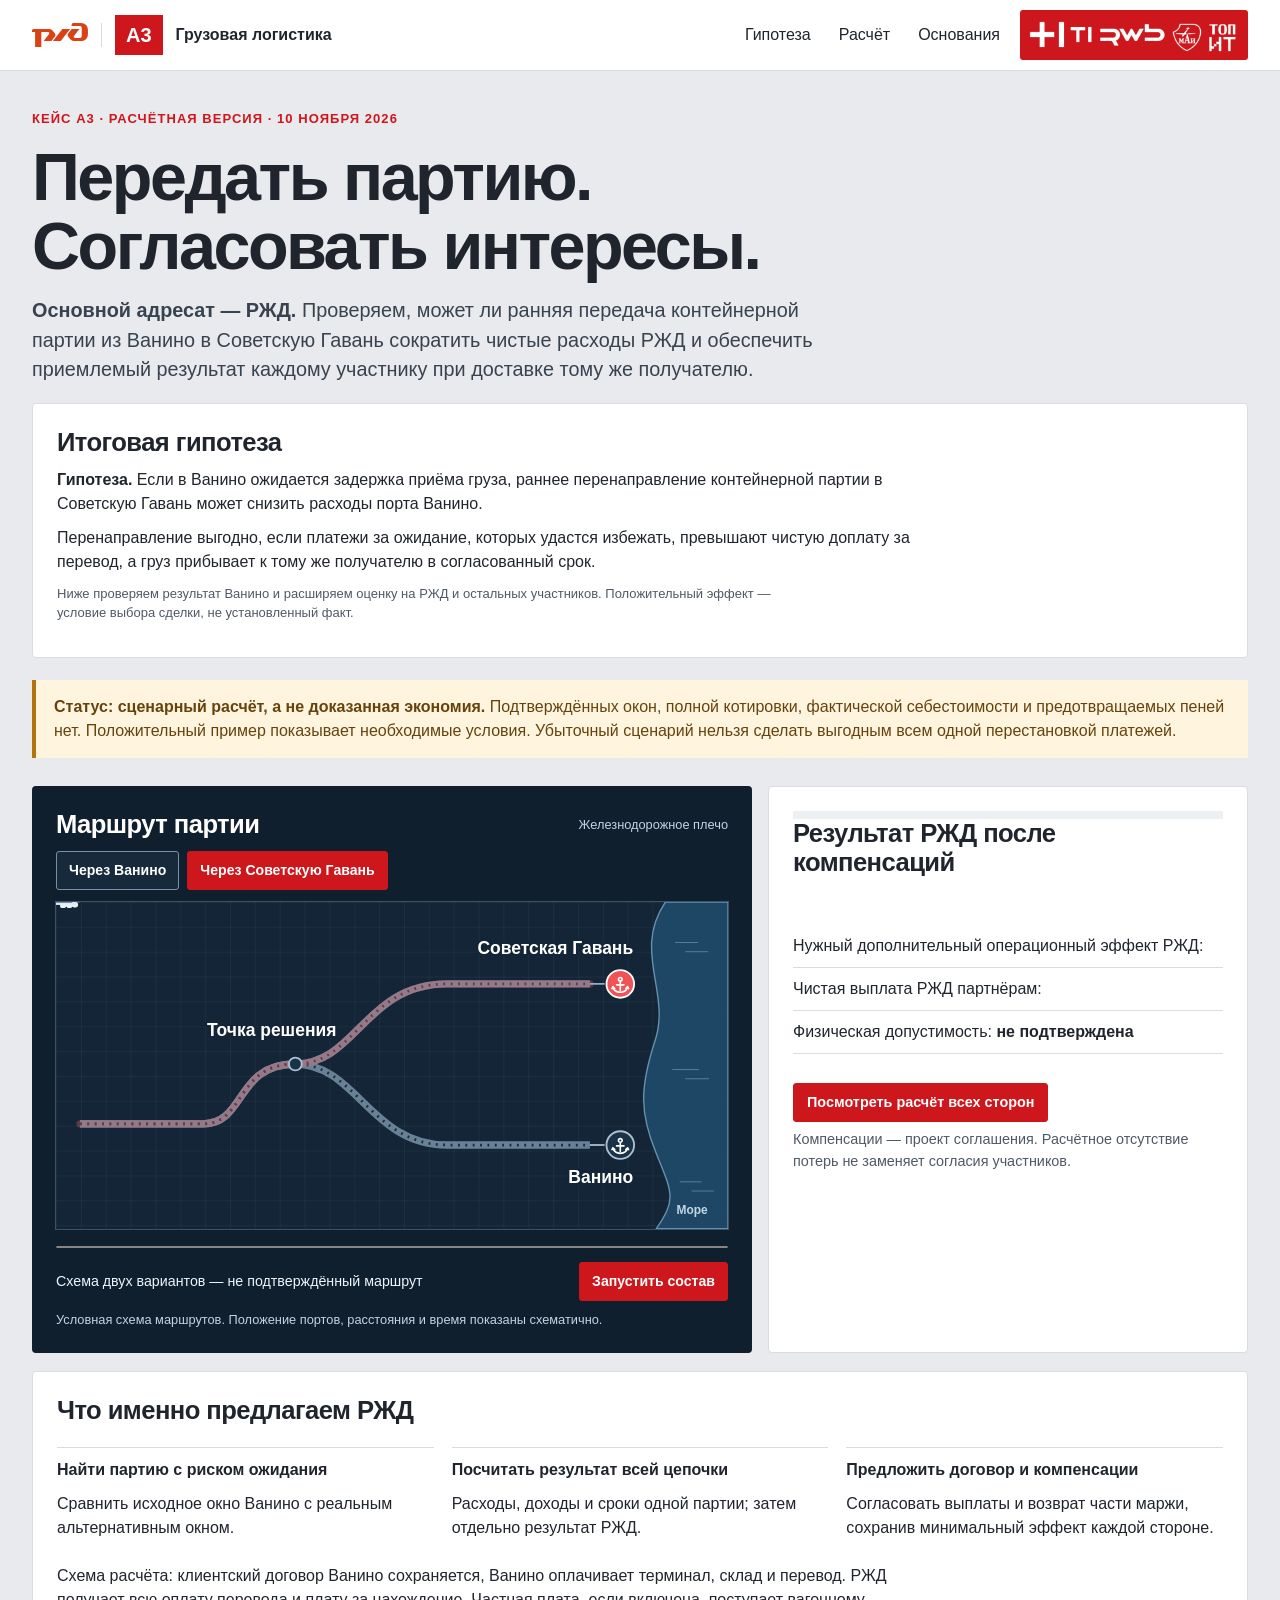
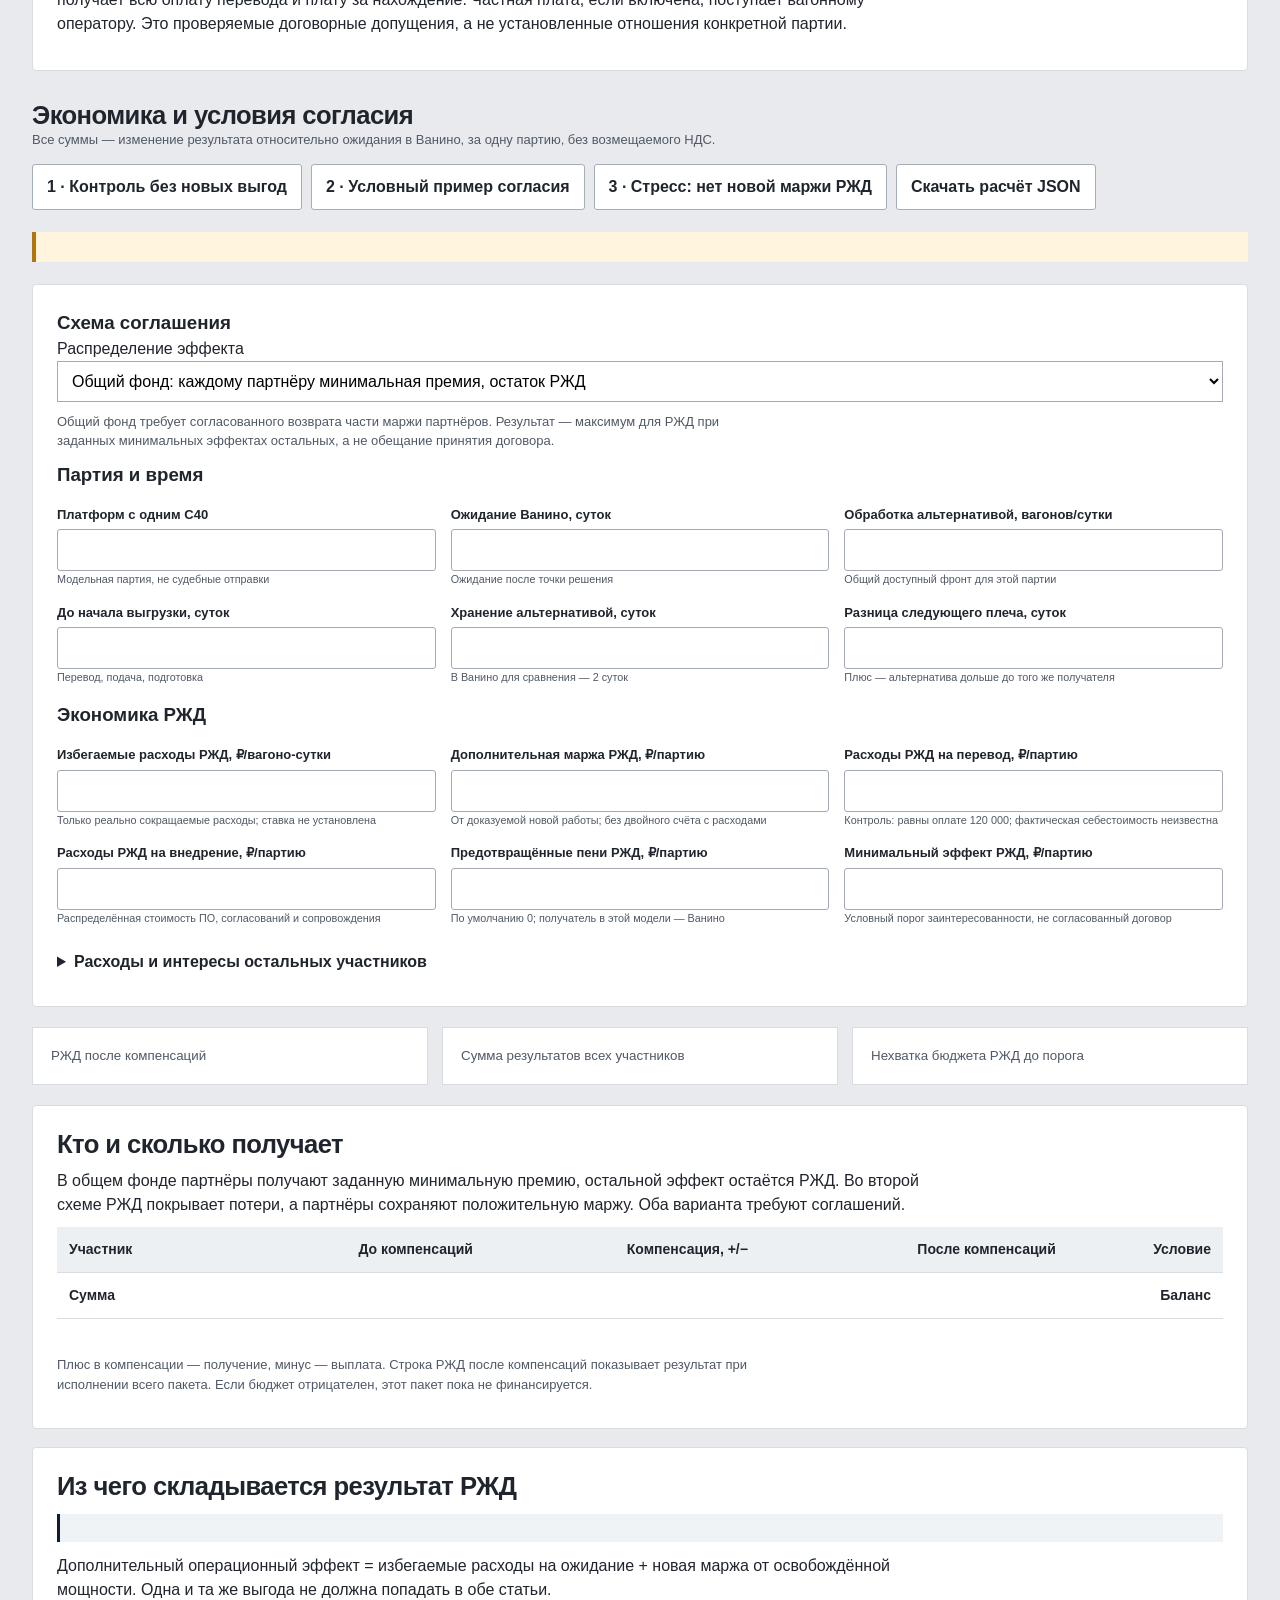
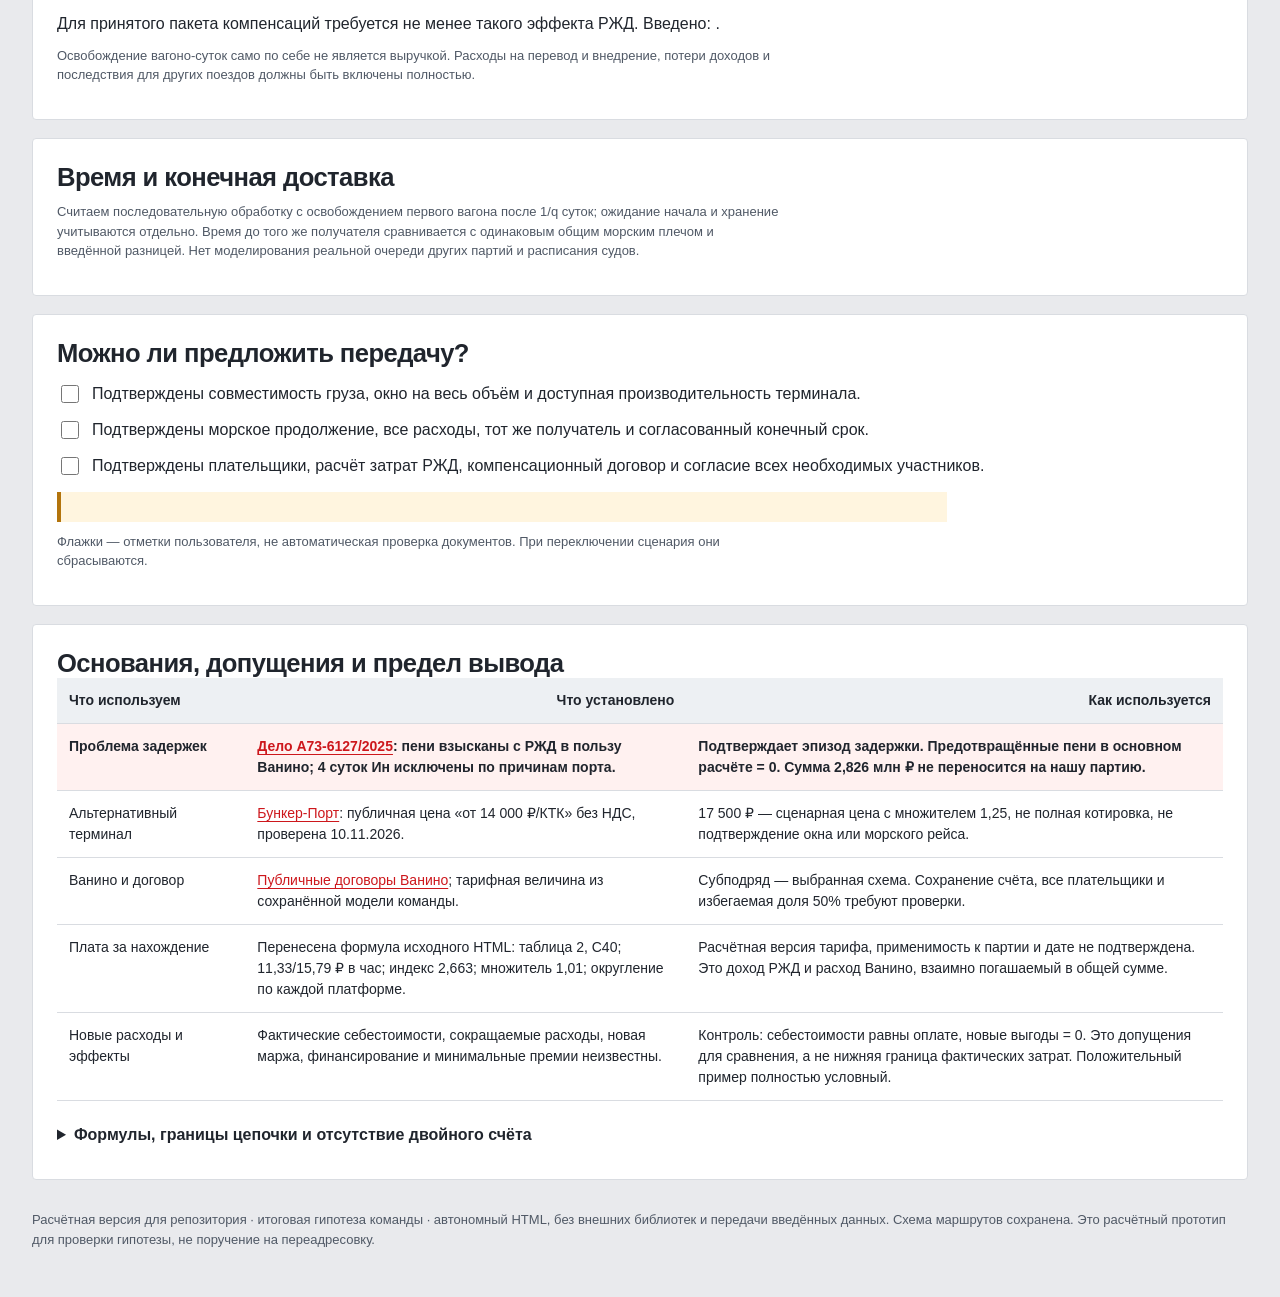
==== model/app/template.html @ 6cb63beb "Упростить комплект для жюри и убрать дубли архивных расчётов" ====
<!doctype html>
<html lang="ru">
<head>
<meta charset="utf-8">
<meta name="viewport" content="width=device-width, initial-scale=1">
<title>Ванино · Экономика РЖД и согласие участников · А3</title>
<style>
  :root { --ink:#20252d; --paper:#e9eaed; --red:#cd171c; --line:#d9dce1; --muted:#505966; --navy:#101f2e; --green:#12634c; }
  * { box-sizing:border-box; }
  [hidden] { display:none !important; }
  body { margin:0; color:var(--ink); background:var(--paper); font:16px/1.5 "Segoe UI",Arial,sans-serif; }
  button, input { font:inherit; }
  button { cursor:pointer; }
  :focus-visible { outline:3px solid #297dcc; outline-offset:4px; }
  a { color:var(--red); text-underline-offset:.2em; }
  header { position:sticky; top:0; z-index:10; background:white; border-bottom:1px solid var(--line); }
  .top, main { width:min(1280px, calc(100% - 64px)); margin:auto; }
  .top { min-height:70px; display:flex; align-items:center; justify-content:space-between; gap:18px; }
  .identity { display:flex; gap:13px; align-items:center; font-weight:750; }
  .rzd-logo { display:flex; align-items:center; padding-right:13px; border-right:1px solid var(--line); }
  .rzd-logo img { display:block; width:56px; height:auto; }
  .partners { display:flex; align-items:center; padding:5px 9px; background:var(--red); border-radius:3px; isolation:isolate; }
  .partners img { display:block; width:clamp(135px, 17vw, 210px); height:auto; filter:grayscale(1) contrast(1.2); mix-blend-mode:screen; }
  .top nav { margin-left:auto; }
  .badge { background:var(--red); color:white; padding:5px 11px; font-size:20px; font-weight:800; }
  nav { display:flex; gap:24px; align-self:stretch; }
  nav a { display:flex; align-items:center; padding:4px 2px 0; border-bottom:4px solid transparent; color:inherit; text-decoration:none; }
  nav a[aria-current] { border-color:var(--red); font-weight:750; }
  main { padding:38px 0 48px; }
  h1,h2,h3,p { margin:0; }
  h1 { font-size:clamp(2.35rem, 5.2vw, 4.55rem); line-height:1.04; letter-spacing:-.038em; font-weight:800; }
  h2 { font-size:clamp(1.35rem,2vw,1.85rem); line-height:1.15; letter-spacing:-.022em; }
  .lead { font-size:clamp(1.03rem,1.65vw,1.24rem); max-width:72ch; margin-top:15px; color:#38434f; }
  .demo { margin-top:28px; display:grid; grid-template-columns:minmax(0, 1.95fr) minmax(0, 1fr); gap:16px; align-items:stretch; }
  .map,.results,.explain { border-radius:4px; }
  .map { background:var(--navy); color:white; padding:24px; }
  .map-head,.map-foot { display:flex; align-items:center; justify-content:space-between; gap:12px; flex-wrap:wrap; }
  .map-head small,.caption { color:#c2d3e3; font-size:.8rem; }
  .map-controls { display:flex; flex-wrap:wrap; gap:8px; margin:18px 0 14px; }
  .map-controls button,.play { padding:8px 12px; border:1px solid #7891a9; border-radius:3px; background:#172a3b; color:white; font-size:.88rem; font-weight:650; }
  .map-controls button[aria-pressed="true"],.play { background:var(--red); border-color:var(--red); }
  .map-controls button:hover,.play:hover { border-color:white; }
  .track-map { display:block; width:100%; height:auto; outline:1px solid #3b5268; background:#132536; }
  .map-foot { margin-top:13px; }
  .status { font-size:.89rem; color:#edf4fa; }
  .playback { display:flex; gap:8px; }
  .quiet { background:transparent; border:1px solid #7891a9; }
  .timeline { width:100%; height:4px; display:block; accent-color:#fb6868; margin-top:16px; }
  .caption { margin-top:9px; }
  .rail { fill:none; stroke:#698195; stroke-width:8; }
  .ties { fill:none; stroke:#192d40; stroke-width:3; stroke-dasharray:2 6; }
  .route-glow,.route-progress { fill:none; stroke:#ff6868; stroke-width:4; stroke-linecap:round; }
  .route-glow { opacity:.30; stroke-width:8; }
  .station { fill:#1a3248; stroke:#aec1d2; stroke-width:2; }
  .station.selected { fill:#f05256; stroke:white; }
  .station.arrived { stroke-width:4; }
  .anchor-icon { fill:none; stroke:white; stroke-width:1.8; stroke-linecap:round; stroke-linejoin:round; }
  .track-label { fill:#fff; font-size:19px; font-weight:750; paint-order:stroke; stroke:#132536; stroke-width:5; stroke-linejoin:round; }
  .sub-label { fill:#c4d6e6; font-size:13px; font-weight:650; }
  .results,.explain { background:white; border:1px solid var(--line); padding:24px; }
  .results { display:flex; flex-direction:column; }
  .results p,.explain p,.calc-top p { color:var(--muted); }
  .results > p { margin-top:7px; font-size:.9rem; }
  .amount { display:block; color:var(--green); font-size:clamp(1.75rem,3vw,2.65rem); line-height:1.14; font-weight:800; letter-spacing:-.03em; font-variant-numeric:tabular-nums; }
  .comparison-scenario { display:grid; gap:5px; margin:18px 0 14px; font-size:.88rem; font-weight:650; }
  .comparison-scenario select { width:100%; min-width:0; min-height:42px; padding:7px 10px; font:inherit; color:var(--ink); background:white; border:1px solid #a3aab4; border-radius:4px; }
  .comparison-scenario small,.calc-fields small { color:var(--muted); font-size:.82rem; font-weight:400; }
  .route-comparison { margin:0; }
  .route-comparison > div { display:grid; grid-template-columns:minmax(0,1fr) auto; align-items:baseline; gap:12px; border-bottom:1px solid var(--line); padding:10px 12px; }
  .route-comparison dd { margin:0; font-weight:750; font-variant-numeric:tabular-nums; white-space:nowrap; }
  .route-comparison [aria-current="true"] { background:#fff4f3; }
  .route-comparison .route-current { display:none; color:#931b24; font-size:.76rem; font-weight:650; }
  .route-comparison [aria-current="true"] .route-current { display:block; }
  .comparison-effect { margin-top:14px; font-size:.88rem; }
  .comparison-effect .amount { margin-top:3px; color:var(--ink); }
  .comparison-effect .gain { color:var(--green); }
  .comparison-effect .loss { color:#a61820; }
  .results > .cta { align-self:flex-start; margin-top:17px; }
  .cta { display:inline-block; background:var(--red); color:white; padding:8px 13px; border:1px solid var(--red); border-radius:3px; text-decoration:none; font-weight:700; font-size:.9rem; }
  .cta:hover,.play:not(.quiet):hover { background:#a91317; }
  .explain { margin-top:18px; }
  .explain p { max-width:76ch; margin-top:10px; }
  .decision { display:grid; grid-template-columns:repeat(3,1fr); margin:21px 0 14px; gap:18px; padding:0; list-style:none; }
  .decision li { border-top:1px solid var(--line); padding-top:10px; }
  .decision p { margin-top:4px; }
  details { margin-top:16px; }
  summary { cursor:pointer; font-weight:700; }
  .calc-top { margin-bottom:16px; }
  .calc-top p { margin-top:10px; }
  .calc-grid { display:grid; grid-template-columns:minmax(0,1.15fr) minmax(0,1fr); gap:16px; align-items:start; }
  .calc-panel { background:white; border:1px solid var(--line); border-radius:4px; padding:24px; }
  .calc-panel h2 { margin-bottom:16px; }
  .calc-fields { display:grid; grid-template-columns:repeat(2,minmax(0,1fr)); gap:16px; }
  .calc-fields label,.preset-field { display:grid; align-content:start; gap:5px; font-size:.88rem; font-weight:650; }
  .calc-fields small { display:block; margin-top:5px; }
  .calc-panel input,.calc-panel select { font:inherit; font-weight:500; color:var(--ink); width:100%; min-height:44px; padding:8px 10px; background:white; border:1px solid #a3aab4; border-radius:4px; }
  .preset-field { padding-bottom:17px; margin-bottom:17px; border-bottom:1px solid var(--line); }
  .calc-panel details { padding-top:12px; border-top:1px solid var(--line); }
  .calc-panel details .calc-fields { margin-top:14px; }
  .calc-verdict { color:var(--muted); font-size:.93rem; }
  .calc-amount { margin:4px 0 15px; font-size:clamp(2rem,4vw,3.2rem); }
  .calc-amount.loss { color:#a61820; }
  .calc-amount.even { color:var(--ink); }
  .costs { margin:0; }
  .costs > div { display:grid; grid-template-columns:minmax(0,1fr) auto; align-items:baseline; column-gap:14px; padding:10px 0; border-top:1px solid var(--line); }
  .costs dd { margin:0; font-weight:700; text-align:right; white-space:nowrap; }
  .cost-bar { position:relative; grid-column:1/-1; margin-top:7px; height:6px; background:#eef0f3; border-radius:2px; }
  .cost-bar::after { position:absolute; content:""; top:-2px; bottom:-2px; left:var(--zero,0%); border-left:1px solid #727b85; }
  .cost-bar span { position:absolute; top:0; bottom:0; border-radius:2px; background:#315c83; }
  .cost-bar.transfer span { background:var(--red); }
  .chart-panel { grid-column:1/-1; }
  .chart-panel h2 { margin-bottom:6px; }
  .chart-panel figure { margin:14px 0 0; }
  .chart-legend { display:flex; flex-wrap:wrap; gap:7px 18px; color:var(--muted); font-size:.88rem; }
  .chart-key { display:inline-flex; align-items:center; gap:7px; }
  .chart-key::before { content:""; width:19px; border-top:3px solid #315c83; }
  .chart-key.transfer::before { border-color:var(--red); }
  .chart-key.current::before { border-top:2px dashed #687380; }
  .chart-key.threshold::before { width:8px; height:8px; border:2px solid var(--green); border-radius:50%; }
  .cost-chart { display:block; width:100%; max-width:900px; margin:10px auto 0; }
  .cost-chart text { fill:var(--muted); font-size:13px; }
  .cost-chart .gridline { stroke:#d9dce1; }
  .cost-chart .waiting-line { fill:none; stroke:#315c83; stroke-width:2.5; }
  .cost-chart .transfer-line { stroke:var(--red); stroke-width:2.5; }
  .cost-chart .current-line { stroke:#687380; stroke-width:1.5; stroke-dasharray:5 4; }
  .calc-note { margin-top:12px; color:var(--muted); font-size:.88rem; }
  .calc-error { margin-top:14px; color:#a61820; }
  .scenario-panel { grid-column:1/-1; min-width:0; }
  .scenario-panel h2 { margin-bottom:6px; }
  .scenario-scroll { overflow-x:auto; margin-top:16px; }
  .scenario-table { width:100%; min-width:570px; border-collapse:collapse; font-size:.9rem; }
  .scenario-table th,.scenario-table td { padding:12px 14px; text-align:left; border-bottom:1px solid var(--line); }
  .scenario-table thead { background:#f0f2f5; }
  .scenario-table th[scope="row"] { font-weight:650; }
  .scenario-table td { text-align:right; white-space:nowrap; font-variant-numeric:tabular-nums; }
  .scenario-table thead th:not(:first-child) { text-align:right; }
  .scenario-table tr[aria-current="true"] { background:#fff4f3; }
  .scenario-table [data-value="benefit"] { font-weight:750; }
  .scenario-table .gain { color:var(--green); }
  .scenario-table .loss { color:#a61820; }
  .current-label { display:none; margin-top:2px; color:#931b24; font-size:.78rem; font-weight:600; }
  tr[aria-current="true"] .current-label { display:block; }
  @media(max-width:940px) { .demo,.calc-grid { grid-template-columns:1fr; } .results { display:block; } }
  @media(max-width:600px) {
    .top,main { width:calc(100% - 28px); }
    .top { flex-wrap:wrap; gap:0; padding-top:10px; }
    nav { min-height:44px; width:100%; order:3; }
    .identity-title { display:none; }
    .partners img { width:clamp(125px, 41vw, 175px); }
    main { padding-top:24px; }
    .map,.results,.explain,.calc-panel { padding:15px; }
    .calc-fields { grid-template-columns:1fr; gap:12px; }
    .decision { grid-template-columns:1fr; gap:10px; }
    .track-label { font-size:22px; }
    .sub-label { font-size:17px; }
  }

html{scroll-behavior:smooth;scroll-padding-top:90px} select{font:inherit} .eyebrow{font-size:13px;font-weight:800;color:var(--red);letter-spacing:.08em;text-transform:uppercase;margin-bottom:14px}.notice{background:#fff5df;border-left:4px solid #b3740c;padding:15px 18px;margin:22px 0;color:#66430c}.hero-kpis{display:grid;grid-template-columns:repeat(3,1fr);gap:14px;margin:20px 0}.hero-kpis>div{padding:18px;background:white;border:1px solid var(--line)}.hero-kpis small{display:block;color:var(--muted)}.hero-kpis strong{font-size:28px;font-variant-numeric:tabular-nums}.good{color:var(--green)}.bad{color:#a61820}.muted{color:var(--muted)}.section{margin-top:30px}.wide{background:white;padding:24px;border:1px solid var(--line);border-radius:4px;margin-top:18px}.wide p{margin:10px 0;max-width:100ch}.fields{display:grid;grid-template-columns:repeat(3,1fr);gap:15px;margin:16px 0}.fields label{font-size:13px;font-weight:650}.fields input{display:block;width:100%;padding:9px;margin-top:5px;border:1px solid #a3aab4;border-radius:3px;font:inherit;min-height:42px}.fields small{font-weight:400;display:block;color:var(--muted)}.scenario-buttons{display:flex;gap:9px;flex-wrap:wrap;margin:14px 0}.scenario-buttons button,.export{border:1px solid #a4aeb7;padding:10px 14px;background:white;border-radius:3px;color:var(--ink);font-weight:650}.scenario-buttons button[aria-pressed=true]{background:var(--navy);color:white}.scroll-table{overflow-x:auto}table{width:100%;border-collapse:collapse;font-size:14px}th,td{padding:12px;border-bottom:1px solid var(--line);text-align:right;white-space:nowrap}th:first-child,td:first-child{text-align:left}thead{background:#edf0f3}tbody tr:first-child{background:#fff1f0;font-weight:750}.sub{font-size:13px;color:var(--muted)}.formula{padding:14px 18px;background:#f0f3f6;font-variant-numeric:tabular-nums;border-left:3px solid var(--navy);margin:12px 0;overflow-wrap:anywhere}.checklist{display:grid;gap:12px;margin:14px 0}.checklist label{display:flex;gap:10px;align-items:flex-start}.checklist input{width:18px;height:18px;margin-top:3px}.bars{display:grid;gap:11px;margin:18px 0}.bar-row{display:grid;grid-template-columns:180px 1fr 140px;gap:12px;align-items:center;font-size:14px}.bar-bg{background:#edf0f3;height:20px}.bar-fill{height:100%;min-width:2px;background:var(--green)}.bar-fill.negative{background:var(--red)}.large-verdict{font-size:23px;font-weight:750;margin:12px 0}.result-note{font-size:14px}.map-controls{margin:12px 0}.demo{grid-template-columns:1.5fr 1fr}.threshold{font-size:26px;font-weight:800}.status-tag{display:inline-block;padding:4px 9px;background:#edf0f3;font-size:12px;font-weight:750}.sources-list li{margin:10px 0}.source-table td{white-space:normal;text-align:left;vertical-align:top}.source-table td:first-child{min-width:180px}details{margin-top:14px}summary{cursor:pointer;font-weight:750;padding:8px 0}.footnote{margin-top:30px;color:var(--muted);font-size:13px}.error{color:#a61820;font-weight:750}.results{justify-content:flex-start}.results .amount{margin:14px 0}.results .mini-list{margin:12px 0;padding:0;list-style:none}.mini-list li{padding:9px 0;border-bottom:1px solid var(--line)}
@media(max-width:800px){.top,main{width:calc(100% - 28px)}.top{flex-wrap:wrap;padding:10px 0}.partners{display:none}nav{gap:14px}.demo{grid-template-columns:1fr}.hero-kpis,.fields{grid-template-columns:1fr 1fr}.bar-row{grid-template-columns:1fr 1fr}.bar-row>strong{grid-column:2}.wide,.results,.map{padding:18px}h1{font-size:2.5rem}}@media(max-width:480px){.hero-kpis,.fields{grid-template-columns:1fr}.hero-kpis{gap:8px}.hero-kpis>div{padding:12px}.bar-row{font-size:12px;grid-template-columns:130px 1fr}.top nav{margin-left:0}.rzd-logo{display:none}}@media print{header,.map,.scenario-buttons,.export{display:none}main{width:100%}details{display:block}.wide{break-inside:avoid}body{background:white}.fields{grid-template-columns:repeat(3,1fr)}}
select{max-width:100%;width:100%;min-width:0;white-space:normal;padding:10px;border:1px solid #a3aab4;background:white}.wide,.demo>*{min-width:0}.source-table{min-width:760px}.source-table td{overflow-wrap:anywhere}</style>
</head>
<body>
<header>
  <div class="top">
    <div class="identity"><span class="rzd-logo"><img src="[data-uri]" alt="РЖД" width="56" height="26"></span><span class="badge">А3</span><span class="identity-title">Грузовая логистика</span></div>
    <nav><a href="#overview">Гипотеза</a><a href="#calculator">Расчёт</a><a href="#sources">Основания</a></nav>
    <div class="partners"><img src="[data-uri]" alt="Логотипы партнёров кейса" width="626" height="119"></div>
  </div>
</header>
<main id="overview">
<div class="eyebrow">Кейс А3 · расчётная версия · 10 ноября 2026</div>
<h1>Передать партию.<br>Согласовать интересы.</h1>
<p class="lead"><strong>Основной адресат — РЖД.</strong> Проверяем, может ли ранняя передача контейнерной партии из Ванино в Советскую Гавань сократить чистые расходы РЖД и обеспечить приемлемый результат каждому участнику при доставке тому же получателю.</p>
<section class="wide" id="hypothesis"><h2>Итоговая гипотеза</h2><p><strong>Гипотеза.</strong> Если в Ванино ожидается задержка приёма груза, раннее перенаправление контейнерной партии в Советскую Гавань может снизить расходы порта Ванино.</p><p>Перенаправление выгодно, если платежи за ожидание, которых удастся избежать, превышают чистую доплату за перевод, а груз прибывает к тому же получателю в согласованный срок.</p><p class="sub">Ниже проверяем результат Ванино и расширяем оценку на РЖД и остальных участников. Положительный эффект — условие выбора сделки, не установленный факт.</p></section><div class="notice"><strong>Статус: сценарный расчёт, а не доказанная экономия.</strong> Подтверждённых окон, полной котировки, фактической себестоимости и предотвращаемых пеней нет. Положительный пример показывает необходимые условия. Убыточный сценарий нельзя сделать выгодным всем одной перестановкой платежей.</div>
<div class="demo">      <section class="map" aria-labelledby="mapTitle">
        <div class="map-head"><h2 id="mapTitle">Маршрут партии</h2><small>Железнодорожное плечо</small></div>
        <div class="map-controls" role="group" aria-label="Терминал назначения">
          <button type="button" data-route="vanino" aria-pressed="false">Через Ванино</button>
          <button type="button" data-route="sovgavan" aria-pressed="true">Через Советскую Гавань</button>
        </div>
        <svg class="track-map" viewBox="0 0 730 355" role="img" aria-labelledby="svgTitle svgDescription">
          <title id="svgTitle">Два варианта движения контейнерного состава</title>
          <desc id="svgDescription">Оба маршрута идут по суше к портам на берегу. Верхняя ветка ведёт в Советскую Гавань, нижняя — в Ванино.</desc>
          <defs>
            <pattern id="grid" width="27" height="27" patternUnits="userSpaceOnUse"><path d="M27 0H0V27" fill="none" stroke="#7295b4" opacity=".18"/></pattern>
            <path id="toVanino" d="M26 241 H160 C206 241 195 176 260 176 C326 176 342 264 425 264 H580"/>
            <path id="toSovgavan" d="M26 241 H160 C206 241 195 176 260 176 C326 176 336 89 425 89 H580"/>
            <path id="anchor" class="anchor-icon" d="M0-3V7M-4 1H4M-8 3C-7 7-4 9 0 9S7 7 8 3M-9 5L-8 3-6 5M9 5L8 3 6 5 M2-5A2 2 0 1 1-2-5 2 2 0 0 1 2-5Z"/>
            <g id="wagon">
              <path d="M-22 1H22" stroke="#dbe7f1" stroke-width="4"/>
              <rect x="-18" y="-16" width="36" height="16" rx="1" fill="#99c1df" stroke="#101f2e"/>
              <path d="M-13-13V-3M-8-13V-3M-3-13V-3M2-13V-3M7-13V-3M12-13V-3" stroke="#385975" stroke-width="1.4"/>
              <path d="M-15 4H-7M7 4H15" stroke="#e8eff6" stroke-width="5" stroke-linecap="round" stroke-dasharray="1 6"/>
            </g>
          </defs>
          <rect width="730" height="355" fill="url(#grid)"/>
          <path d="M662 0C626 53 668 98 651 150S634 229 652 273 674 323 652 355H730V0Z" fill="#1d4764" stroke="#6692ad" stroke-width="1.5"/>
          <path d="M673 44h24m-13 10h24M670 182h28m-14 10h25M678 304h23m-10 10h23" stroke="#84aac2" stroke-opacity=".6" stroke-linecap="round"/>
          <text x="691" y="339" class="sub-label" text-anchor="middle">Море</text>
          <use href="#toVanino" class="rail"/><use href="#toSovgavan" class="rail"/>
          <use href="#toVanino" class="ties"/><use href="#toSovgavan" class="ties"/>
          <use id="routeGlow" class="route-glow" href="#toSovgavan"/>
          <path id="routeProgress" class="route-progress"/>
          <circle cx="260" cy="176" r="7" class="station"/>
          <path d="M580 89h16m-16 175h16" stroke="#92adc4" stroke-width="2"/>
          <circle id="sovgavanStation" cx="613" cy="89" r="15" class="station selected"/>
          <circle id="vaninoStation" cx="613" cy="264" r="15" class="station"/>
          <use href="#anchor" x="613" y="89"/><use href="#anchor" x="613" y="264"/>
          <text x="164" y="146" class="track-label">Точка решения</text>
          <text x="627" y="57" text-anchor="end" class="track-label">Советская Гавань</text>
          <text x="627" y="305" text-anchor="end" class="track-label">Ванино</text>
          <g id="train" aria-hidden="true">
            <path d="M-27 1H26L30-4 26-7 19-22H-23L-27-18Z" fill="#f1f5fa" stroke="#142535" stroke-width="1.6"/>
            <path d="M11-18h6l5 9H11zM2-18h6v9H2z" fill="#284f6c"/>
            <path d="M-23-7H26" stroke="#d62d38" stroke-width="4"/>
            <path d="M-20-18v7m5-7v7m5-7v7" stroke="#607b92" stroke-width="1.5"/>
            <path d="M-20 3h13M8 3h13" stroke="#e8eff6" stroke-width="6" stroke-linecap="round" stroke-dasharray="1 5"/>
          </g>
          <use id="car1" href="#wagon" aria-hidden="true"/>
          <use id="car2" href="#wagon" aria-hidden="true"/>
        </svg>
        <progress class="timeline" id="timeline" max="1" value="0" aria-label="Ход поездки"></progress>
        <div class="map-foot">
          <p id="status" class="status" role="status">Схема двух вариантов — не подтверждённый маршрут</p>
          <div class="playback">
            <button id="restart" type="button" class="play quiet" hidden>С начала</button>
            <button id="play" type="button" class="play">Запустить состав</button>
          </div>
        </div>
        <p class="caption">Условная схема маршрутов. Положение портов, расстояния и время показаны схематично.</p>
      </section>

<section class="results"><span class="status-tag" id="scenarioTag"></span><h2>Результат РЖД после компенсаций</h2><output class="amount" id="heroRzd"></output><p id="heroText"></p><ul class="mini-list"><li>Нужный дополнительный операционный эффект РЖД: <strong id="heroNeed"></strong></li><li>Чистая выплата РЖД партнёрам: <strong id="heroComp"></strong></li><li>Физическая допустимость: <strong id="heroGate">не подтверждена</strong></li></ul><a class="cta" href="#calculator">Посмотреть расчёт всех сторон</a><p class="result-note">Компенсации — проект соглашения. Расчётное отсутствие потерь не заменяет согласия участников.</p></section></div>
<section class="wide"><h2>Что именно предлагаем РЖД</h2><ol class="decision"><li><strong>Найти партию с риском ожидания</strong><p>Сравнить исходное окно Ванино с реальным альтернативным окном.</p></li><li><strong>Посчитать результат всей цепочки</strong><p>Расходы, доходы и сроки одной партии; затем отдельно результат РЖД.</p></li><li><strong>Предложить договор и компенсации</strong><p>Согласовать выплаты и возврат части маржи, сохранив минимальный эффект каждой стороне.</p></li></ol><p>Схема расчёта: клиентский договор Ванино сохраняется, Ванино оплачивает терминал, склад и перевод. РЖД получает всю оплату перевода и плату за нахождение. Частная плата, если включена, поступает вагонному оператору. Это проверяемые договорные допущения, а не установленные отношения конкретной партии.</p></section>
<section id="calculator" class="section"><h2>Экономика и условия согласия</h2><p class="sub">Все суммы — изменение результата относительно ожидания в Ванино, за одну партию, без возмещаемого НДС.</p>
<div class="scenario-buttons"><button type="button" data-preset="base">1 · Контроль без новых выгод</button><button type="button" data-preset="positive">2 · Условный пример согласия</button><button type="button" data-preset="stress">3 · Стресс: нет новой маржи РЖД</button><button type="button" class="export" id="download">Скачать расчёт JSON</button></div>
<p id="presetDescription" class="notice"></p>
<form id="economyForm" class="wide"><h3>Схема соглашения</h3><label>Распределение эффекта <select name="pool"><option value="1">Общий фонд: каждому партнёру минимальная премия, остаток РЖД</option><option value="0">РЖД покрывает потери: партнёры сохраняют маржу</option></select></label><p class="sub">Общий фонд требует согласованного возврата части маржи партнёров. Результат — максимум для РЖД при заданных минимальных эффектах остальных, а не обещание принятия договора.</p><h3>Партия и время</h3><div class="fields"><label>Платформ с одним C40<input type="number" name="n" min="0" max="1000" step="1" required><small>Модельная партия, не судебные отправки</small></label><label>Ожидание Ванино, суток<input type="number" name="wait" min="0" step="any" required><small>Ожидание после точки решения</small></label><label>Обработка альтернативой, вагонов/сутки<input type="number" name="capacity" min="0" step="any" required><small>Общий доступный фронт для этой партии</small></label><label>До начала выгрузки, суток<input type="number" name="setup" min="0" step="any" required><small>Перевод, подача, подготовка</small></label><label>Хранение альтернативой, суток<input type="number" name="storageDays" min="0" step="any" required><small>В Ванино для сравнения — 2 суток</small></label><label>Разница следующего плеча, суток<input type="number" name="seaDelta" min="-180" step="any" required><small>Плюс — альтернатива дольше до того же получателя</small></label></div><h3>Экономика РЖД</h3><div class="fields"><label>Избегаемые расходы РЖД, ₽/вагоно-сутки<input type="number" name="rzdDaySaving" min="0" step="any" required><small>Только реально сокращаемые расходы; ставка не установлена</small></label><label>Дополнительная маржа РЖД, ₽/партию<input type="number" name="rzdMargin" min="0" step="any" required><small>От доказуемой новой работы; без двойного счёта с расходами</small></label><label>Расходы РЖД на перевод, ₽/партию<input type="number" name="moveCost" min="0" step="any" required><small>Контроль: равны оплате 120 000; фактическая себестоимость неизвестна</small></label><label>Расходы РЖД на внедрение, ₽/партию<input type="number" name="projectCost" min="0" step="any" required><small>Распределённая стоимость ПО, согласований и сопровождения</small></label><label>Предотвращённые пени РЖД, ₽/партию<input type="number" name="penalty" min="0" step="any" required><small>По умолчанию 0; получатель в этой модели — Ванино</small></label><label>Минимальный эффект РЖД, ₽/партию<input type="number" name="rzdFloor" min="0" step="any" required><small>Условный порог заинтересованности, не согласованный договор</small></label></div><details><summary>Расходы и интересы остальных участников</summary><div class="fields"><label>Счёт Ванино, ₽/контейнер<input type="number" name="portTariff" min="0" step="any" required><small>Исходная тарифная величина 29 467,84; договор сохраняется</small></label><label>Избегаемые расходы Ванино, % счёта<input type="number" name="portAvoid" min="0" max="100" step="any" required><small>50% — старое допущение, не измеренная себестоимость</small></label><label>Оплата терминалу, ₽/контейнер<input type="number" name="altPrice" min="0" step="any" required><small>17 500 = публичное «от 14 000» × условные 1,25</small></label><label>Расходы терминала, ₽/партию<input type="number" name="altCost" min="0" step="any" required><small>Включают переменные затраты и упущенную маржу вытесненных заказов</small></label><label>Оплата хранения, ₽/контейнер/сутки<input type="number" name="storePrice" min="0" step="any" required><small>500 — сценарная ставка</small></label><label>Расходы хранения, ₽/партию<input type="number" name="storeCost" min="0" step="any" required><small>Включая упущенную маржу при занятой мощности</small></label><label>Оплата РЖД за перевод, ₽/платформу<input type="number" name="movePrice" min="0" step="any" required><small>Весь платёж условно получает РЖД</small></label><label>Фиксированная оплата РЖД, ₽/партию<input type="number" name="moveFixed" min="0" step="any" required><small>Не добавлять повторно в себестоимость</small></label><label>Плата вагонному оператору, ₽/платформу/сутки<input type="number" name="privateRate" min="0" step="any" required><small>Плательщик — Ванино; 0 в основном расчёте. Возврат +0,5 суток</small></label><label>Избегаемые расходы/новая маржа оператора, ₽<input type="number" name="operatorSaving" min="0" step="any" required><small>Без повторного учёта экономии РЖД</small></label><label>Стоимость всей партии, ₽<input type="number" name="cargoValue" min="0" step="any" required><small>0: эффект финансирования не включён</small></label><label>Ставка финансирования, % годовых<input type="number" name="capitalRate" min="0" step="any" required><small>Индивидуальная ставка, не автоматически ключевая ставка</small></label><label>Дополнительные расходы грузовладельца, ₽<input type="number" name="cargoExtra" min="0" step="any" required><small>Все отличия морского плеча, страховки и доставки до получателя</small></label><label>Минимальный эффект каждому партнёру, ₽<input type="number" name="otherFloor" min="0" step="any" required><small>Условная премия за участие; 0 означает лишь отсутствие ухудшения</small></label></div></details><p class="error" id="error" role="alert" hidden>Проверьте поля: нужны конечные числа в допустимых пределах; число платформ — целое; производительность больше нуля.</p></form>
<div id="computed" aria-live="polite"><div class="hero-kpis"><div><small>РЖД после компенсаций</small><strong id="rzdFinal"></strong></div><div><small>Сумма результатов всех участников</small><strong id="total"></strong></div><div><small>Нехватка бюджета РЖД до порога</small><strong id="deficit"></strong></div></div>
<section class="wide"><h2>Кто и сколько получает</h2><p>В общем фонде партнёры получают заданную минимальную премию, остальной эффект остаётся РЖД. Во второй схеме РЖД покрывает потери, а партнёры сохраняют положительную маржу. Оба варианта требуют соглашений.</p><div class="scroll-table"><table><thead><tr><th>Участник</th><th>До компенсаций</th><th>Компенсация, +/−</th><th>После компенсаций</th><th>Условие</th></tr></thead><tbody id="partyRows"></tbody><tfoot><tr><th>Сумма</th><th id="sumRaw"></th><th id="sumComp"></th><th id="sumFinal"></th><th>Баланс</th></tr></tfoot></table></div><div class="bars" id="bars"></div><p class="sub">Плюс в компенсации — получение, минус — выплата. Строка РЖД после компенсаций показывает результат при исполнении всего пакета. Если бюджет отрицателен, этот пакет пока не финансируется.</p><p id="balance"></p></section>
<section class="wide"><h2>Из чего складывается результат РЖД</h2><div class="scroll-table"><table><tbody id="rzdLines"></tbody></table></div><div class="formula" id="rzdFormula"></div><p>Дополнительный операционный эффект = избегаемые расходы на ожидание + новая маржа от освобождённой мощности. Одна и та же выгода не должна попадать в обе статьи.</p><p>Для принятого пакета компенсаций требуется не менее <strong id="need"></strong> такого эффекта РЖД. Введено: <strong id="supplied"></strong>.</p><p id="unitNeed"></p><p class="sub">Освобождение вагоно-суток само по себе не является выручкой. Расходы на перевод и внедрение, потери доходов и последствия для других поездов должны быть включены полностью.</p></section>
<section class="wide"><h2>Время и конечная доставка</h2><div id="timing"></div><p class="sub">Считаем последовательную обработку с освобождением первого вагона после 1/q суток; ожидание начала и хранение учитываются отдельно. Время до того же получателя сравнивается с одинаковым общим морским плечом и введённой разницей. Нет моделирования реальной очереди других партий и расписания судов.</p></section>
<section class="wide"><h2>Можно ли предложить передачу?</h2><p id="economicVerdict" class="large-verdict"></p><div class="checklist"><label><input type="checkbox" id="gateTerminal">Подтверждены совместимость груза, окно на весь объём и доступная производительность терминала.</label><label><input type="checkbox" id="gateDelivery">Подтверждены морское продолжение, все расходы, тот же получатель и согласованный конечный срок.</label><label><input type="checkbox" id="gateContract">Подтверждены плательщики, расчёт затрат РЖД, компенсационный договор и согласие всех необходимых участников.</label></div><p id="actionVerdict" class="notice"></p><p class="sub">Флажки — отметки пользователя, не автоматическая проверка документов. При переключении сценария они сбрасываются.</p></section></div></section>
<section class="wide" id="sources"><h2>Основания, допущения и предел вывода</h2><div class="scroll-table"><table class="source-table"><thead><tr><th>Что используем</th><th>Что установлено</th><th>Как используется</th></tr></thead><tbody>
<tr><td>Проблема задержек</td><td><a href="https://sudact.ru/arbitral/doc/ec7zyp6I456I/" target="_blank" rel="noopener">Дело А73-6127/2025</a>: пени взысканы с РЖД в пользу Ванино; 4 суток Ин исключены по причинам порта.</td><td>Подтверждает эпизод задержки. Предотвращённые пени в основном расчёте = 0. Сумма 2,826 млн ₽ не переносится на нашу партию.</td></tr>
<tr><td>Альтернативный терминал</td><td><a href="https://bunker-port.ru/prices" target="_blank" rel="noopener">Бункер-Порт</a>: публичная цена «от 14 000 ₽/КТК» без НДС, проверена 10.11.2026.</td><td>17 500 ₽ — сценарная цена с множителем 1,25, не полная котировка, не подтверждение окна или морского рейса.</td></tr>
<tr><td>Ванино и договор</td><td><a href="https://www.vaninoport.ru/contracts.html" target="_blank" rel="noopener">Публичные договоры Ванино</a>; тарифная величина из сохранённой модели команды.</td><td>Субподряд — выбранная схема. Сохранение счёта, все плательщики и избегаемая доля 50% требуют проверки.</td></tr>
<tr><td>Плата за нахождение</td><td>Перенесена формула исходного HTML: таблица 2, C40; 11,33/15,79 ₽ в час; индекс 2,663; множитель 1,01; округление по каждой платформе.</td><td>Расчётная версия тарифа, применимость к партии и дате не подтверждена. Это доход РЖД и расход Ванино, взаимно погашаемый в общей сумме.</td></tr>
<tr><td>Новые расходы и эффекты</td><td>Фактические себестоимости, сокращаемые расходы, новая маржа, финансирование и минимальные премии неизвестны.</td><td>Контроль: себестоимости равны оплате, новые выгоды = 0. Это допущения для сравнения, а не нижняя граница фактических затрат. Положительный пример полностью условный.</td></tr>
</tbody></table></div><details><summary>Формулы, границы цепочки и отсутствие двойного счёта</summary><p>РЖД = сокращаемые расходы + новая маржа + оплата перевода − себестоимость перевода − потеря дохода за нахождение + предотвращённые пени − внедрение − компенсации.</p><p>Ванино = избегаемые собственные расходы − терминал − хранение − перевод + экономия платы за нахождение + экономия частной платы − недополученные пени + компенсация.</p><p>Терминал и склад = дополнительная выручка − дополнительные расходы и вытесненная маржа + компенсация. Грузовладелец = изменение стоимости финансирования − все дополнительные расходы до получателя + компенсация. Вагонный оператор = сокращаемые расходы / новая маржа − потерянная частная плата + компенсация.</p><p>Общий эффект = сокращаемые расходы РЖД + новая маржа РЖД + избегаемые расходы Ванино − себестоимость перевода − расходы терминала − расходы склада − внедрение + эффект времени груза − доплаты клиента + эффект вагонного оператора. Компенсации, пени, плата за нахождение и внутренние котировки взаимно погашаются. Пени не создают общий выигрыш.</p><p>Граница расчёта: шесть указанных сторон. Базовая морская услуга считается одинаковой; все различия включаются в доплаты грузовладельца. Если меняется маржа морской линии, получатель пеней или появляются иные обязательные участники с потерями, их нужно добавить отдельно до вывода о согласии всех. Любые невозвратные обязательства, вытесненные заказы и потери включаются в соответствующие затраты.</p><p>Порог — условие выбранной схемы. В общем фонде РЖД получает сумму сверх минимальных премий партнёров, в том числе через возврат части их маржи. В схеме без возвратов общая положительная сумма не гарантирует достаточного бюджета РЖД. Цена согласия каждого партнёра может отличаться от одинаковой премии этого демонстратора.</p></details></section>
<p class="footnote">Расчётная версия для репозитория · итоговая гипотеза команды · автономный HTML, без внешних библиотек и передачи введённых данных. Схема маршрутов сохранена. Это расчётный прототип для проверки гипотезы, не поручение на переадресовку.</p></main><script>
@@MODEL@@
@@UI@@
</script></body></html>
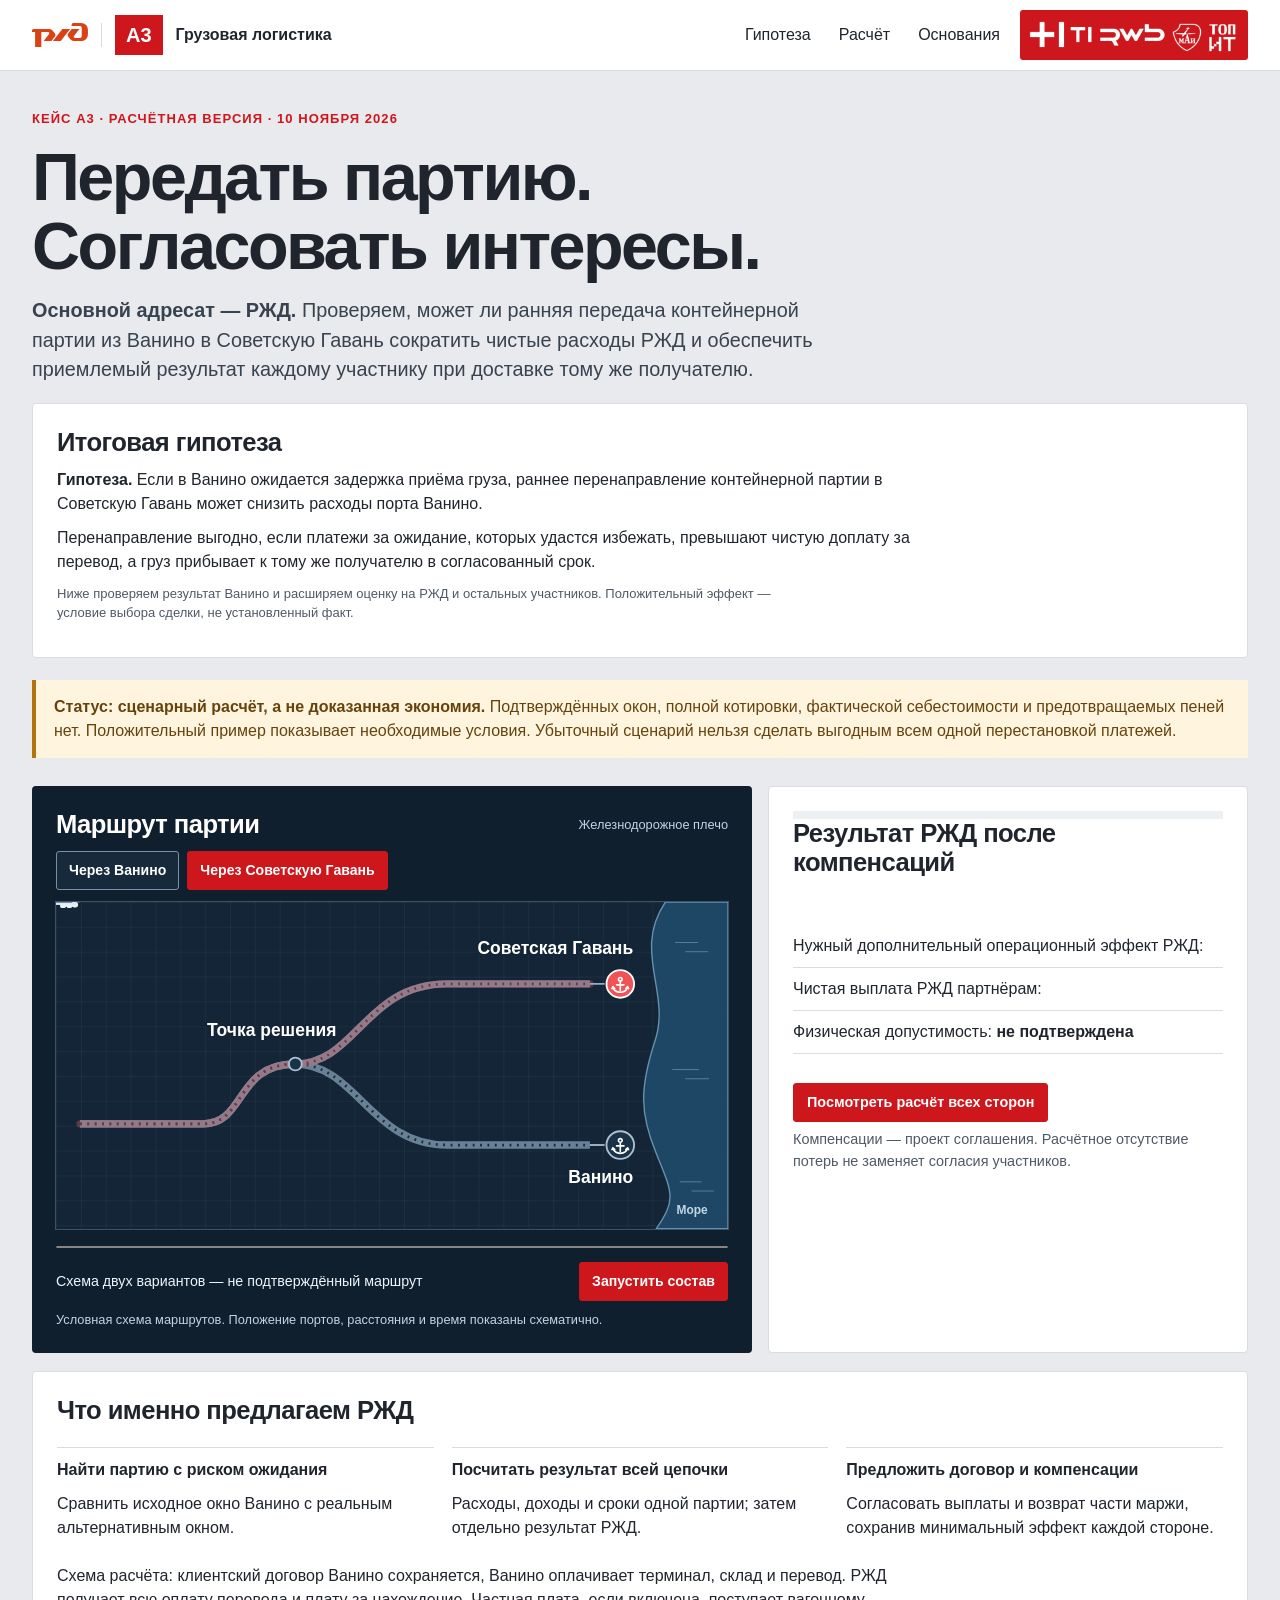
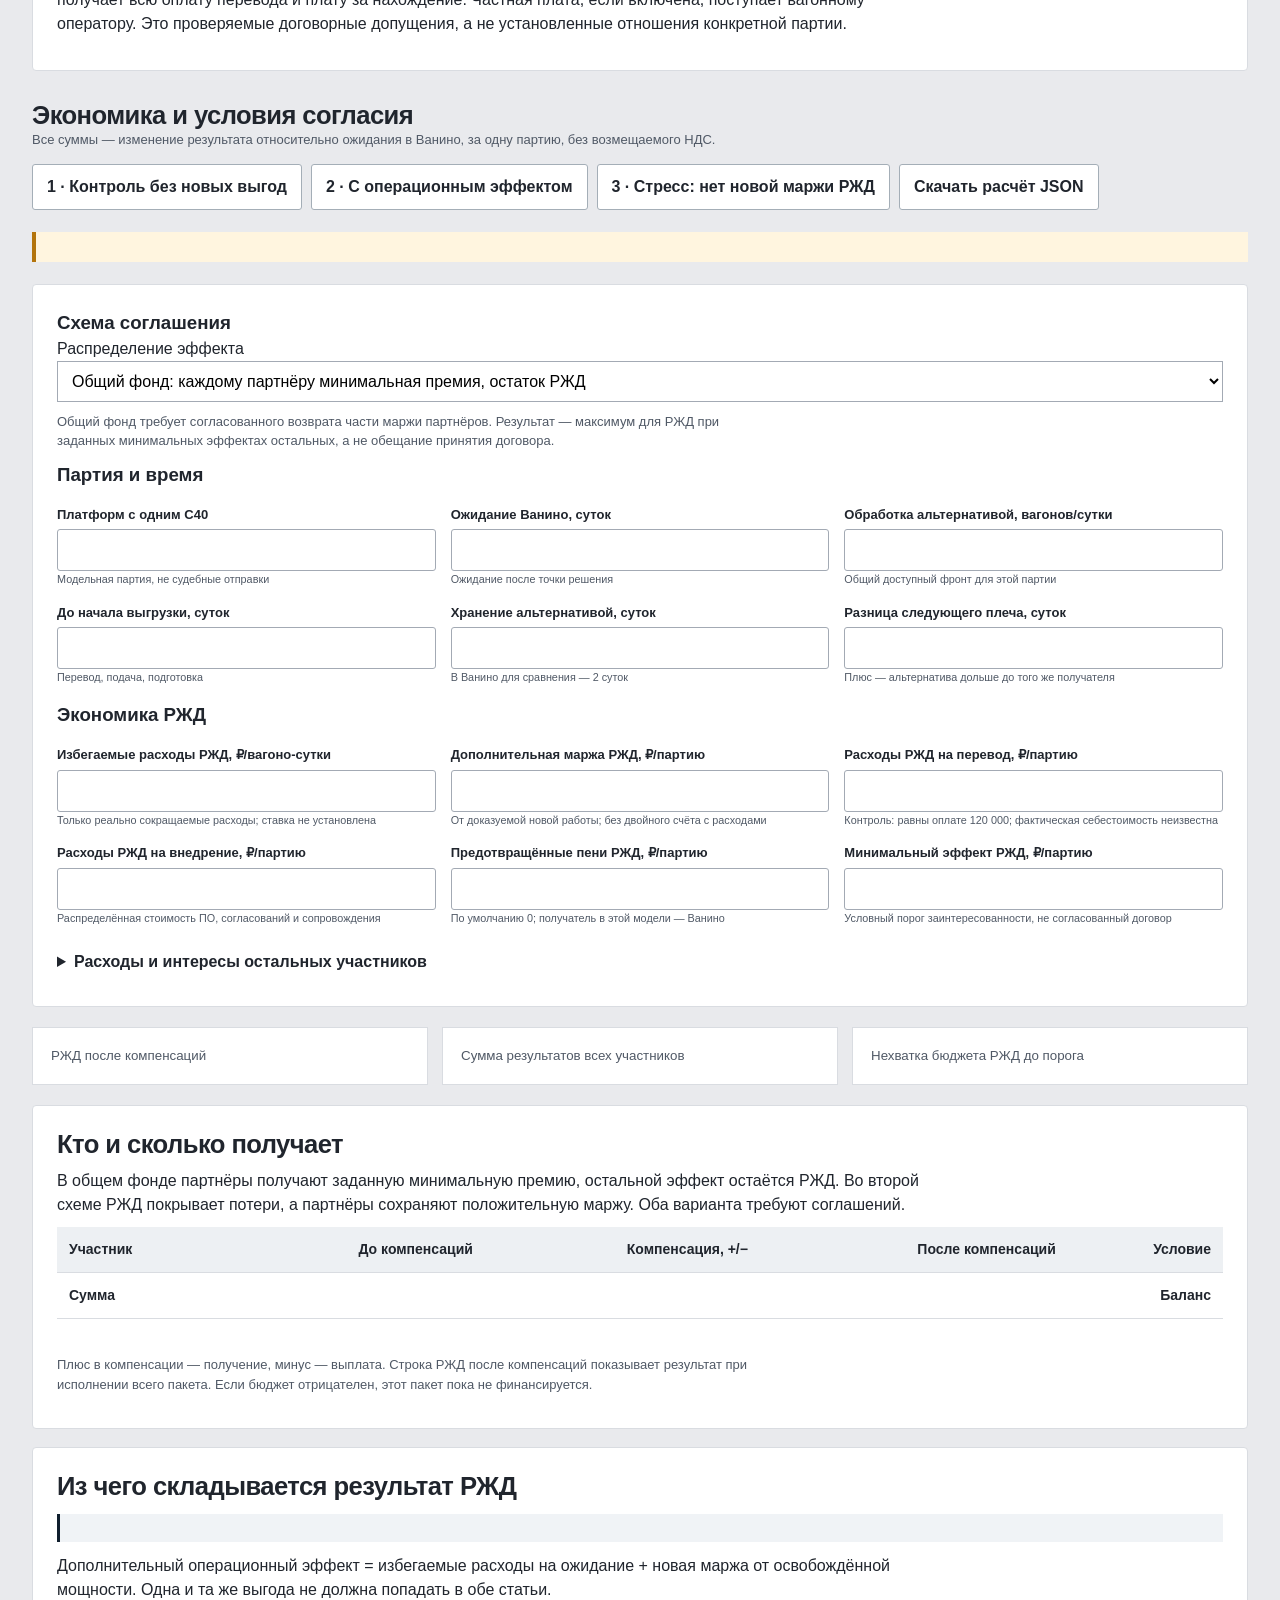
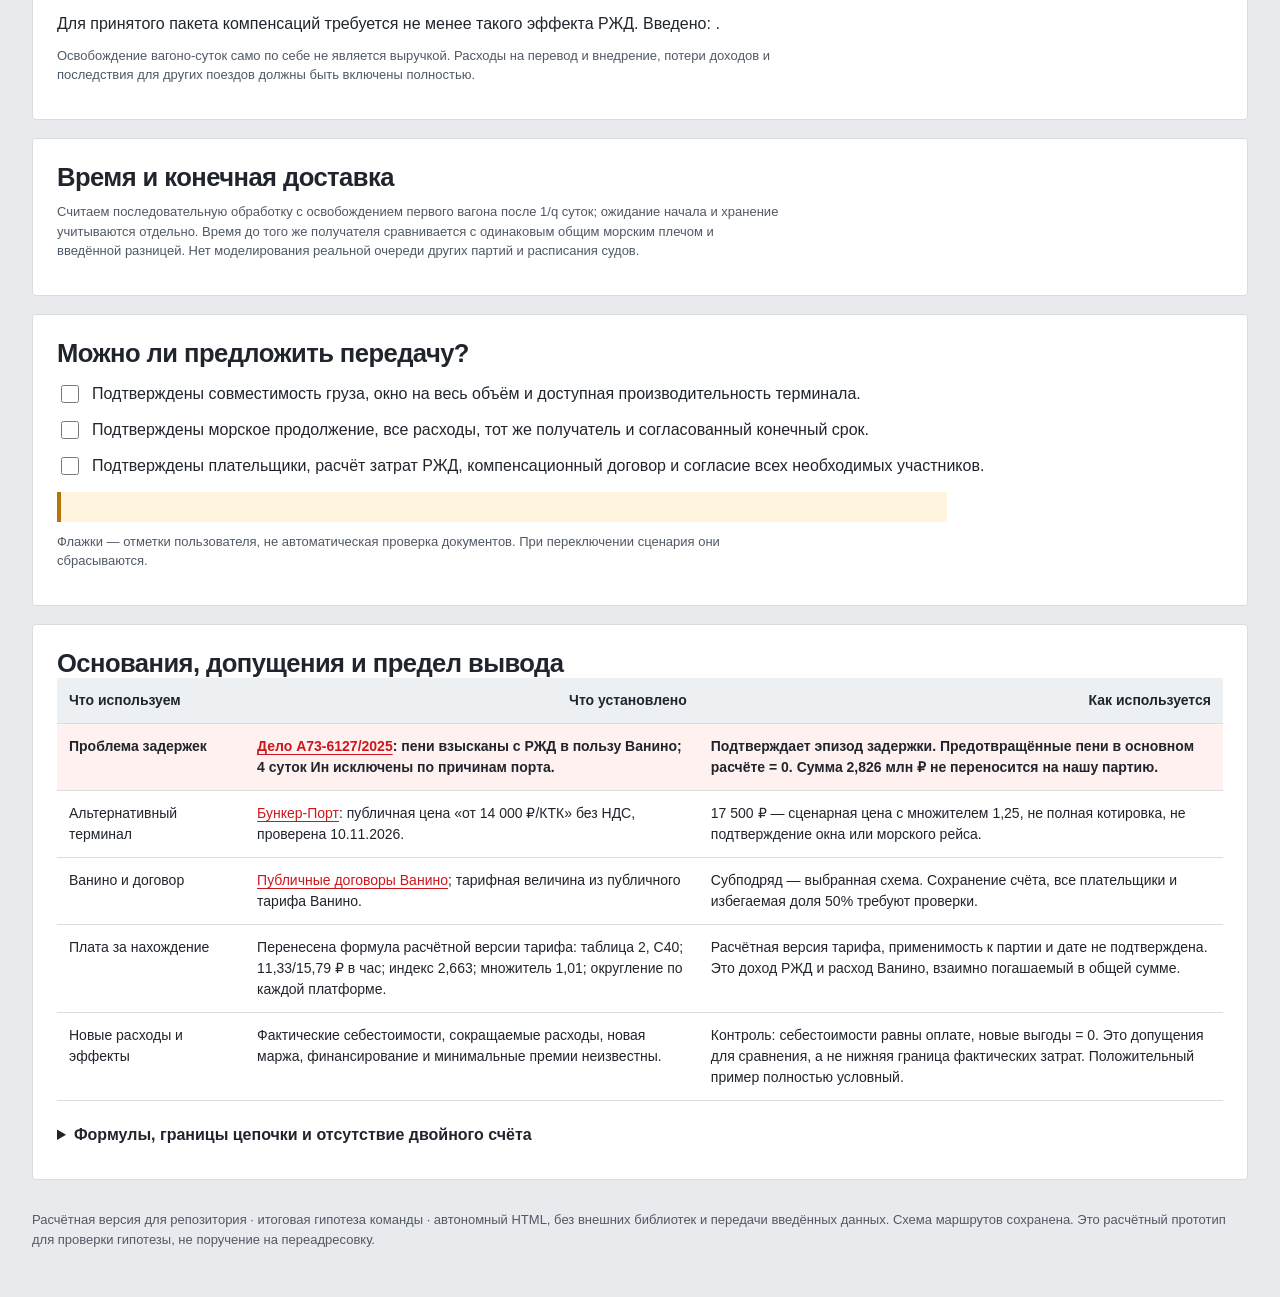
==== commit 3886aca5: "Представить исследование А3 как комплект для экспертной оценки" ====
--- a/model/app/template.html
+++ b/model/app/template.html
@@ -233,7 +233,7 @@
 <section class="results"><span class="status-tag" id="scenarioTag"></span><h2>Результат РЖД после компенсаций</h2><output class="amount" id="heroRzd"></output><p id="heroText"></p><ul class="mini-list"><li>Нужный дополнительный операционный эффект РЖД: <strong id="heroNeed"></strong></li><li>Чистая выплата РЖД партнёрам: <strong id="heroComp"></strong></li><li>Физическая допустимость: <strong id="heroGate">не подтверждена</strong></li></ul><a class="cta" href="#calculator">Посмотреть расчёт всех сторон</a><p class="result-note">Компенсации — проект соглашения. Расчётное отсутствие потерь не заменяет согласия участников.</p></section></div>
 <section class="wide"><h2>Что именно предлагаем РЖД</h2><ol class="decision"><li><strong>Найти партию с риском ожидания</strong><p>Сравнить исходное окно Ванино с реальным альтернативным окном.</p></li><li><strong>Посчитать результат всей цепочки</strong><p>Расходы, доходы и сроки одной партии; затем отдельно результат РЖД.</p></li><li><strong>Предложить договор и компенсации</strong><p>Согласовать выплаты и возврат части маржи, сохранив минимальный эффект каждой стороне.</p></li></ol><p>Схема расчёта: клиентский договор Ванино сохраняется, Ванино оплачивает терминал, склад и перевод. РЖД получает всю оплату перевода и плату за нахождение. Частная плата, если включена, поступает вагонному оператору. Это проверяемые договорные допущения, а не установленные отношения конкретной партии.</p></section>
 <section id="calculator" class="section"><h2>Экономика и условия согласия</h2><p class="sub">Все суммы — изменение результата относительно ожидания в Ванино, за одну партию, без возмещаемого НДС.</p>
-<div class="scenario-buttons"><button type="button" data-preset="base">1 · Контроль без новых выгод</button><button type="button" data-preset="positive">2 · Условный пример согласия</button><button type="button" data-preset="stress">3 · Стресс: нет новой маржи РЖД</button><button type="button" class="export" id="download">Скачать расчёт JSON</button></div>
+<div class="scenario-buttons"><button type="button" data-preset="base">1 · Контроль без новых выгод</button><button type="button" data-preset="positive">2 · С операционным эффектом</button><button type="button" data-preset="stress">3 · Стресс: нет новой маржи РЖД</button><button type="button" class="export" id="download">Скачать расчёт JSON</button></div>
 <p id="presetDescription" class="notice"></p>
 <form id="economyForm" class="wide"><h3>Схема соглашения</h3><label>Распределение эффекта <select name="pool"><option value="1">Общий фонд: каждому партнёру минимальная премия, остаток РЖД</option><option value="0">РЖД покрывает потери: партнёры сохраняют маржу</option></select></label><p class="sub">Общий фонд требует согласованного возврата части маржи партнёров. Результат — максимум для РЖД при заданных минимальных эффектах остальных, а не обещание принятия договора.</p><h3>Партия и время</h3><div class="fields"><label>Платформ с одним C40<input type="number" name="n" min="0" max="1000" step="1" required><small>Модельная партия, не судебные отправки</small></label><label>Ожидание Ванино, суток<input type="number" name="wait" min="0" step="any" required><small>Ожидание после точки решения</small></label><label>Обработка альтернативой, вагонов/сутки<input type="number" name="capacity" min="0" step="any" required><small>Общий доступный фронт для этой партии</small></label><label>До начала выгрузки, суток<input type="number" name="setup" min="0" step="any" required><small>Перевод, подача, подготовка</small></label><label>Хранение альтернативой, суток<input type="number" name="storageDays" min="0" step="any" required><small>В Ванино для сравнения — 2 суток</small></label><label>Разница следующего плеча, суток<input type="number" name="seaDelta" min="-180" step="any" required><small>Плюс — альтернатива дольше до того же получателя</small></label></div><h3>Экономика РЖД</h3><div class="fields"><label>Избегаемые расходы РЖД, ₽/вагоно-сутки<input type="number" name="rzdDaySaving" min="0" step="any" required><small>Только реально сокращаемые расходы; ставка не установлена</small></label><label>Дополнительная маржа РЖД, ₽/партию<input type="number" name="rzdMargin" min="0" step="any" required><small>От доказуемой новой работы; без двойного счёта с расходами</small></label><label>Расходы РЖД на перевод, ₽/партию<input type="number" name="moveCost" min="0" step="any" required><small>Контроль: равны оплате 120 000; фактическая себестоимость неизвестна</small></label><label>Расходы РЖД на внедрение, ₽/партию<input type="number" name="projectCost" min="0" step="any" required><small>Распределённая стоимость ПО, согласований и сопровождения</small></label><label>Предотвращённые пени РЖД, ₽/партию<input type="number" name="penalty" min="0" step="any" required><small>По умолчанию 0; получатель в этой модели — Ванино</small></label><label>Минимальный эффект РЖД, ₽/партию<input type="number" name="rzdFloor" min="0" step="any" required><small>Условный порог заинтересованности, не согласованный договор</small></label></div><details><summary>Расходы и интересы остальных участников</summary><div class="fields"><label>Счёт Ванино, ₽/контейнер<input type="number" name="portTariff" min="0" step="any" required><small>Исходная тарифная величина 29 467,84; договор сохраняется</small></label><label>Избегаемые расходы Ванино, % счёта<input type="number" name="portAvoid" min="0" max="100" step="any" required><small>50% — старое допущение, не измеренная себестоимость</small></label><label>Оплата терминалу, ₽/контейнер<input type="number" name="altPrice" min="0" step="any" required><small>17 500 = публичное «от 14 000» × условные 1,25</small></label><label>Расходы терминала, ₽/партию<input type="number" name="altCost" min="0" step="any" required><small>Включают переменные затраты и упущенную маржу вытесненных заказов</small></label><label>Оплата хранения, ₽/контейнер/сутки<input type="number" name="storePrice" min="0" step="any" required><small>500 — сценарная ставка</small></label><label>Расходы хранения, ₽/партию<input type="number" name="storeCost" min="0" step="any" required><small>Включая упущенную маржу при занятой мощности</small></label><label>Оплата РЖД за перевод, ₽/платформу<input type="number" name="movePrice" min="0" step="any" required><small>Весь платёж условно получает РЖД</small></label><label>Фиксированная оплата РЖД, ₽/партию<input type="number" name="moveFixed" min="0" step="any" required><small>Не добавлять повторно в себестоимость</small></label><label>Плата вагонному оператору, ₽/платформу/сутки<input type="number" name="privateRate" min="0" step="any" required><small>Плательщик — Ванино; 0 в основном расчёте. Возврат +0,5 суток</small></label><label>Избегаемые расходы/новая маржа оператора, ₽<input type="number" name="operatorSaving" min="0" step="any" required><small>Без повторного учёта экономии РЖД</small></label><label>Стоимость всей партии, ₽<input type="number" name="cargoValue" min="0" step="any" required><small>0: эффект финансирования не включён</small></label><label>Ставка финансирования, % годовых<input type="number" name="capitalRate" min="0" step="any" required><small>Индивидуальная ставка, не автоматически ключевая ставка</small></label><label>Дополнительные расходы грузовладельца, ₽<input type="number" name="cargoExtra" min="0" step="any" required><small>Все отличия морского плеча, страховки и доставки до получателя</small></label><label>Минимальный эффект каждому партнёру, ₽<input type="number" name="otherFloor" min="0" step="any" required><small>Условная премия за участие; 0 означает лишь отсутствие ухудшения</small></label></div></details><p class="error" id="error" role="alert" hidden>Проверьте поля: нужны конечные числа в допустимых пределах; число платформ — целое; производительность больше нуля.</p></form>
 <div id="computed" aria-live="polite"><div class="hero-kpis"><div><small>РЖД после компенсаций</small><strong id="rzdFinal"></strong></div><div><small>Сумма результатов всех участников</small><strong id="total"></strong></div><div><small>Нехватка бюджета РЖД до порога</small><strong id="deficit"></strong></div></div>
@@ -244,8 +244,8 @@
 <section class="wide" id="sources"><h2>Основания, допущения и предел вывода</h2><div class="scroll-table"><table class="source-table"><thead><tr><th>Что используем</th><th>Что установлено</th><th>Как используется</th></tr></thead><tbody>
 <tr><td>Проблема задержек</td><td><a href="https://sudact.ru/arbitral/doc/ec7zyp6I456I/" target="_blank" rel="noopener">Дело А73-6127/2025</a>: пени взысканы с РЖД в пользу Ванино; 4 суток Ин исключены по причинам порта.</td><td>Подтверждает эпизод задержки. Предотвращённые пени в основном расчёте = 0. Сумма 2,826 млн ₽ не переносится на нашу партию.</td></tr>
 <tr><td>Альтернативный терминал</td><td><a href="https://bunker-port.ru/prices" target="_blank" rel="noopener">Бункер-Порт</a>: публичная цена «от 14 000 ₽/КТК» без НДС, проверена 10.11.2026.</td><td>17 500 ₽ — сценарная цена с множителем 1,25, не полная котировка, не подтверждение окна или морского рейса.</td></tr>
-<tr><td>Ванино и договор</td><td><a href="https://www.vaninoport.ru/contracts.html" target="_blank" rel="noopener">Публичные договоры Ванино</a>; тарифная величина из сохранённой модели команды.</td><td>Субподряд — выбранная схема. Сохранение счёта, все плательщики и избегаемая доля 50% требуют проверки.</td></tr>
-<tr><td>Плата за нахождение</td><td>Перенесена формула исходного HTML: таблица 2, C40; 11,33/15,79 ₽ в час; индекс 2,663; множитель 1,01; округление по каждой платформе.</td><td>Расчётная версия тарифа, применимость к партии и дате не подтверждена. Это доход РЖД и расход Ванино, взаимно погашаемый в общей сумме.</td></tr>
+<tr><td>Ванино и договор</td><td><a href="https://www.vaninoport.ru/contracts.html" target="_blank" rel="noopener">Публичные договоры Ванино</a>; тарифная величина из публичного тарифа Ванино.</td><td>Субподряд — выбранная схема. Сохранение счёта, все плательщики и избегаемая доля 50% требуют проверки.</td></tr>
+<tr><td>Плата за нахождение</td><td>Перенесена формула расчётной версии тарифа: таблица 2, C40; 11,33/15,79 ₽ в час; индекс 2,663; множитель 1,01; округление по каждой платформе.</td><td>Расчётная версия тарифа, применимость к партии и дате не подтверждена. Это доход РЖД и расход Ванино, взаимно погашаемый в общей сумме.</td></tr>
 <tr><td>Новые расходы и эффекты</td><td>Фактические себестоимости, сокращаемые расходы, новая маржа, финансирование и минимальные премии неизвестны.</td><td>Контроль: себестоимости равны оплате, новые выгоды = 0. Это допущения для сравнения, а не нижняя граница фактических затрат. Положительный пример полностью условный.</td></tr>
 </tbody></table></div><details><summary>Формулы, границы цепочки и отсутствие двойного счёта</summary><p>РЖД = сокращаемые расходы + новая маржа + оплата перевода − себестоимость перевода − потеря дохода за нахождение + предотвращённые пени − внедрение − компенсации.</p><p>Ванино = избегаемые собственные расходы − терминал − хранение − перевод + экономия платы за нахождение + экономия частной платы − недополученные пени + компенсация.</p><p>Терминал и склад = дополнительная выручка − дополнительные расходы и вытесненная маржа + компенсация. Грузовладелец = изменение стоимости финансирования − все дополнительные расходы до получателя + компенсация. Вагонный оператор = сокращаемые расходы / новая маржа − потерянная частная плата + компенсация.</p><p>Общий эффект = сокращаемые расходы РЖД + новая маржа РЖД + избегаемые расходы Ванино − себестоимость перевода − расходы терминала − расходы склада − внедрение + эффект времени груза − доплаты клиента + эффект вагонного оператора. Компенсации, пени, плата за нахождение и внутренние котировки взаимно погашаются. Пени не создают общий выигрыш.</p><p>Граница расчёта: шесть указанных сторон. Базовая морская услуга считается одинаковой; все различия включаются в доплаты грузовладельца. Если меняется маржа морской линии, получатель пеней или появляются иные обязательные участники с потерями, их нужно добавить отдельно до вывода о согласии всех. Любые невозвратные обязательства, вытесненные заказы и потери включаются в соответствующие затраты.</p><p>Порог — условие выбранной схемы. В общем фонде РЖД получает сумму сверх минимальных премий партнёров, в том числе через возврат части их маржи. В схеме без возвратов общая положительная сумма не гарантирует достаточного бюджета РЖД. Цена согласия каждого партнёра может отличаться от одинаковой премии этого демонстратора.</p></details></section>
 <p class="footnote">Расчётная версия для репозитория · итоговая гипотеза команды · автономный HTML, без внешних библиотек и передачи введённых данных. Схема маршрутов сохранена. Это расчётный прототип для проверки гипотезы, не поручение на переадресовку.</p></main><script>
